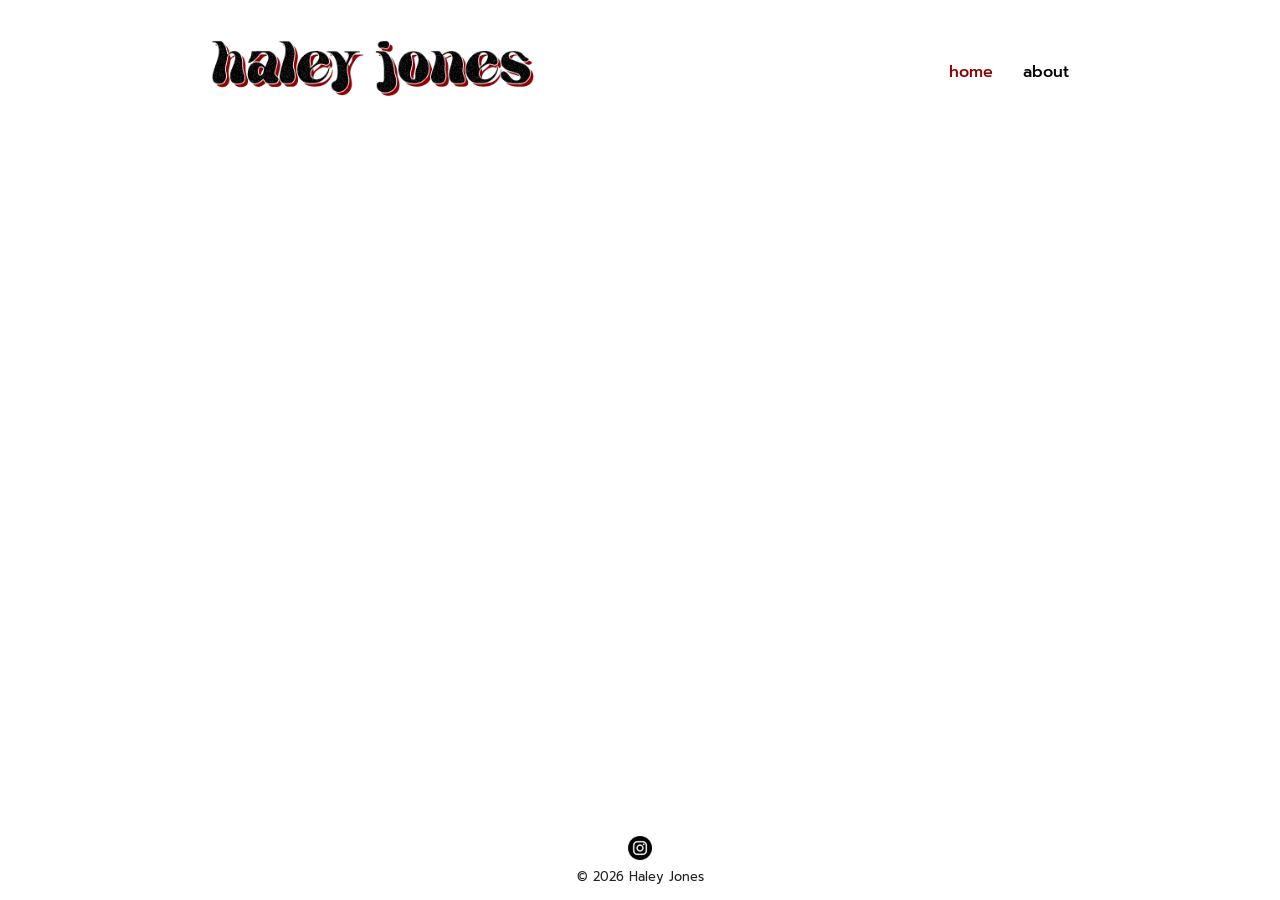
==== index.html @ 3bf2a2ae "Add files via upload Added index.html, about.html, styles.css, and asset folder (instagram favicon a" ====
<!DOCTYPE html>
<html lang="en">
<head>
    <meta charset="UTF-8">
    <meta name="viewport" content="width=device-width, initial-scale=1.0">
    <title>Haley Jones</title>
    <link rel="stylesheet" href="styles.css">

    <!-- Google Fonts -->
    <link rel="preconnect" href="https://fonts.googleapis.com">
    <link rel="preconnect" href="https://fonts.gstatic.com" crossorigin>
    <link href="https://fonts.googleapis.com/css2?family=Prompt:ital,wght@0,100;0,200;0,300;0,400;0,500;0,600;0,700;0,800;0,900;1,100;1,200;1,300;1,400;1,500;1,600;1,700;1,800;1,900&display=swap" rel="stylesheet">
</head>

<body>

    <!-- Header -->
    <header class="site-header">
        <div class="logo"><img src="assets/site_logo.png"></div>
        <nav class="nav">
            <a href="index.html" class="active">home</a>
            <a href="about.html" class="about">about</a>
        </nav>
    </header>

    <!-- Main Content -->
    <main class="container">

        <!-- Masonry Grid -->
        <section class="masonry">
            <div class="item"><img src="https://picsum.photos/400/500" alt=""></div>
            <div class="item"><img src="https://picsum.photos/400/300" alt=""></div>
            <div class="item"><img src="https://picsum.photos/400/600" alt=""></div>
            <div class="item"><img src="https://picsum.photos/400/350" alt=""></div>
            <div class="item"><img src="https://picsum.photos/400/450" alt=""></div>
            <div class="item"><img src="https://picsum.photos/400/250" alt=""></div>
        </section>

    </main>

    <!-- Footer -->
    <footer class="site-footer">
        <div class="socials">
            <!-- Instagram logo icons created by Freepik - Flaticon -->
            <a href="https://www.instagram.com/templesleeper" target="_blank"><img src="assets/instagram.png" alt="Instagram logo"></a>
        </div>
        <p>&copy; 2026 Haley Jones</p>
    </footer>

</body>
</html>
---- styles.css ----
/*
- add about page animation and art
- adjust for mobile (hamburger menu, etc)
- add accessibilty, security, and other practices
- find hosting and domain name
*/

/* Reset */
* {
    margin: 0;
    padding: 0;
    box-sizing: border-box;
}

body {
    font-family: "Prompt", sans-serif;
    background: white;
    color: #222;
    min-height: 100vh;
    display: flex;
    flex-direction: column;
}

/* Header */
.site-header {
    display: flex;
    justify-content: space-around;
    align-items: center;
    padding: 2.5rem 1rem 1.5rem 1rem; 
    background: white;
    position: static;
    top: 0;
    z-index: 100;
}

.logo img {
    height: 56px;
}

.nav a {
    margin-left: 1.5rem;
    text-decoration: none;
    color: black;
    transition: color 0.2s;
    font-weight: 500;
}

.nav a:hover,
.nav a.active {
    color: #8E0303;
}

/* Main Container */
.container {
    max-width: 1200px;
    margin: 1.5rem auto;
    padding: 0 1rem;
}

.container a {
    color: #8E0303;
}

/* Masonry Grid */
.masonry {
    column-count: 3;
    column-gap: 1rem;
}

/* Tablet */
@media (max-width: 900px) {
    .masonry {
        column-count: 2;
    }
}

/* Mobile */
@media (max-width: 600px) {
    .nav {
        display: none;
    }

    .masonry {
        column-count: 1;
    }
}

.item {
    break-inside: avoid;
    margin-bottom: 1rem;
    border-radius: 10px;
    overflow: hidden;
}

.item img {
    width: 100%;
    display: block;
    border-radius: 10px;
}

/* Footer */
.site-footer {
    margin-top: 3rem;
    padding: 0.9rem;
    text-align: center;
    background: white;
}

.socials a {
    margin: 0 0.5rem;
    display: inline-block;
}

.socials img {
    width: 24px;
    height: 24px;
    transition: opacity 0.2s;
}

.socials img:hover {
    opacity: 0.7;
}

.site-footer {
    margin-top: auto;
}

.site-footer p {
    font-size: 0.8rem;
}
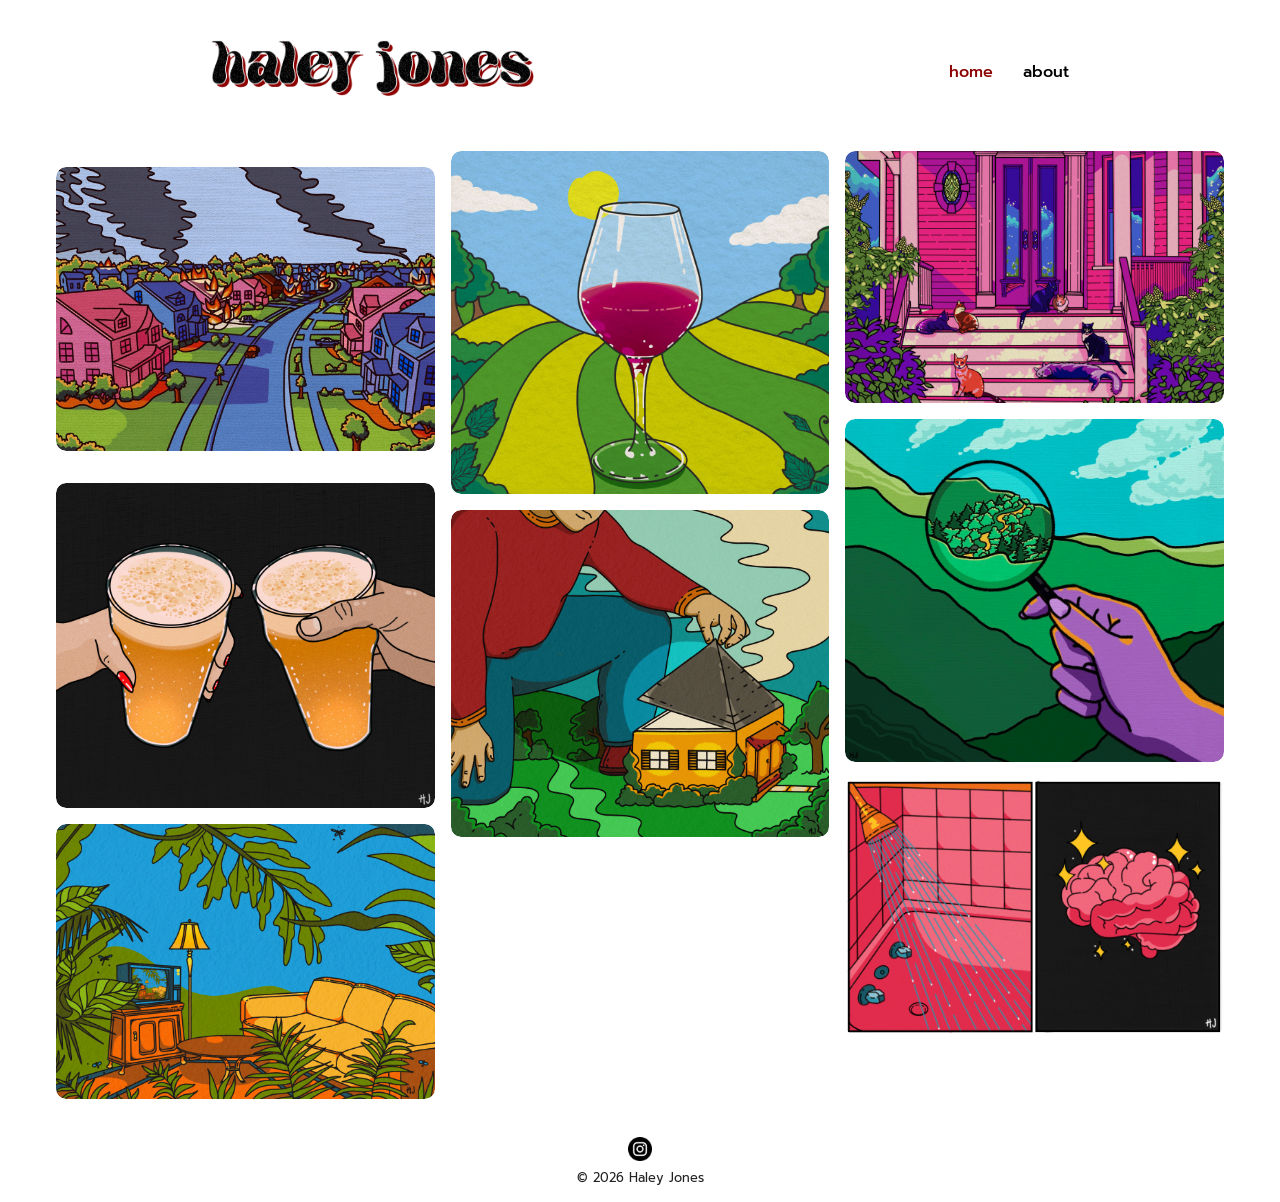
==== commit 9f35ab81: "Replaced placeholder images with my illustrations Updated images in the masonry grid section and add" ====
--- a/index.html
+++ b/index.html
@@ -28,12 +28,16 @@
 
         <!-- Masonry Grid -->
         <section class="masonry">
-            <div class="item"><img src="https://picsum.photos/400/500" alt=""></div>
-            <div class="item"><img src="https://picsum.photos/400/300" alt=""></div>
-            <div class="item"><img src="https://picsum.photos/400/600" alt=""></div>
-            <div class="item"><img src="https://picsum.photos/400/350" alt=""></div>
-            <div class="item"><img src="https://picsum.photos/400/450" alt=""></div>
-            <div class="item"><img src="https://picsum.photos/400/250" alt=""></div>
+            <div class="item"><img src="assets/illustrations/space_door.jpg" alt=""></div>
+            <div class="item"><img src="assets/illustrations/house_fires.jpg" alt=""></div>
+            <div class="item"><img src="assets/illustrations/night_drive.jpg" alt=""></div>
+            <div class="item"><img src="assets/illustrations/beer.jpg" alt=""></div>
+            <div class="item"><img src="assets/illustrations/nature_living_room.jpg" alt=""></div>
+            <div class="item"><img src="assets/illustrations/wine.jpg" alt=""></div>
+            <div class="item"><img src="assets/illustrations/roof_house.jpg" alt=""></div>
+            <div class="item"><img src="assets/illustrations/cats.jpg" alt=""></div>
+            <div class="item"><img src="assets/illustrations/magnifying_glass.jpg" alt=""></div>
+            <div class="item"><img src="assets/illustrations/shower.jpg" alt=""></div> 
         </section>
 
     </main>
@@ -48,4 +52,4 @@
     </footer>
 
 </body>
-</html>+</html>
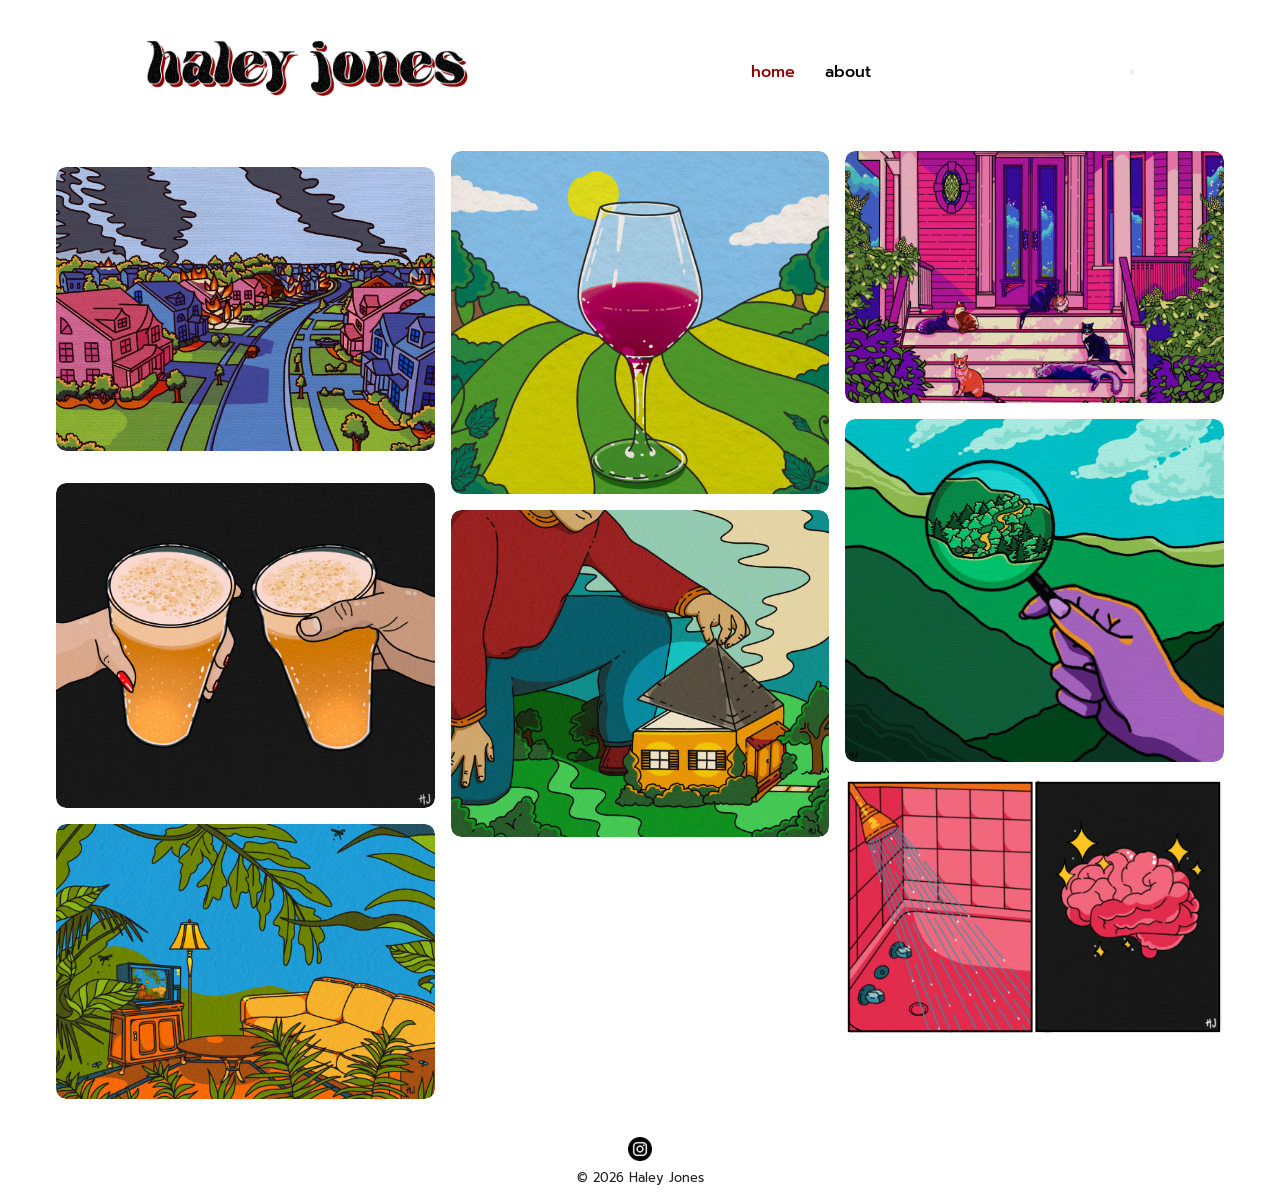
==== commit 0b72756e: "Implement hamburger menu for navigation Added a hamburger menu for mobile navigation." ====
--- a/index.html
+++ b/index.html
@@ -21,6 +21,12 @@
             <a href="index.html" class="active">home</a>
             <a href="about.html" class="about">about</a>
         </nav>
+
+        <button class="hamburger" aria-label="Open navigation menu">
+            <span></span>
+            <span></span>
+            <span></span>
+        </button>
     </header>
 
     <!-- Main Content -->
@@ -51,5 +57,14 @@
         <p>&copy; 2026 Haley Jones</p>
     </footer>
 
+    <script>
+        const hamburger = document.querySelector(".hamburger");
+        const nav = document.querySelector(".nav");
+        
+        hamburger.addEventListener("click", () => {
+            nav.classList.toggle("open");
+        });
+    </script>
+
 </body>
 </html>
--- a/styles.css
+++ b/styles.css
@@ -1,10 +1,3 @@
-/*
-- add about page animation and art
-- adjust for mobile (hamburger menu, etc)
-- add accessibilty, security, and other practices
-- find hosting and domain name
-*/
-
 /* Reset */
 * {
     margin: 0;
@@ -127,4 +120,4 @@
 
 .site-footer p {
     font-size: 0.8rem;
-}+}
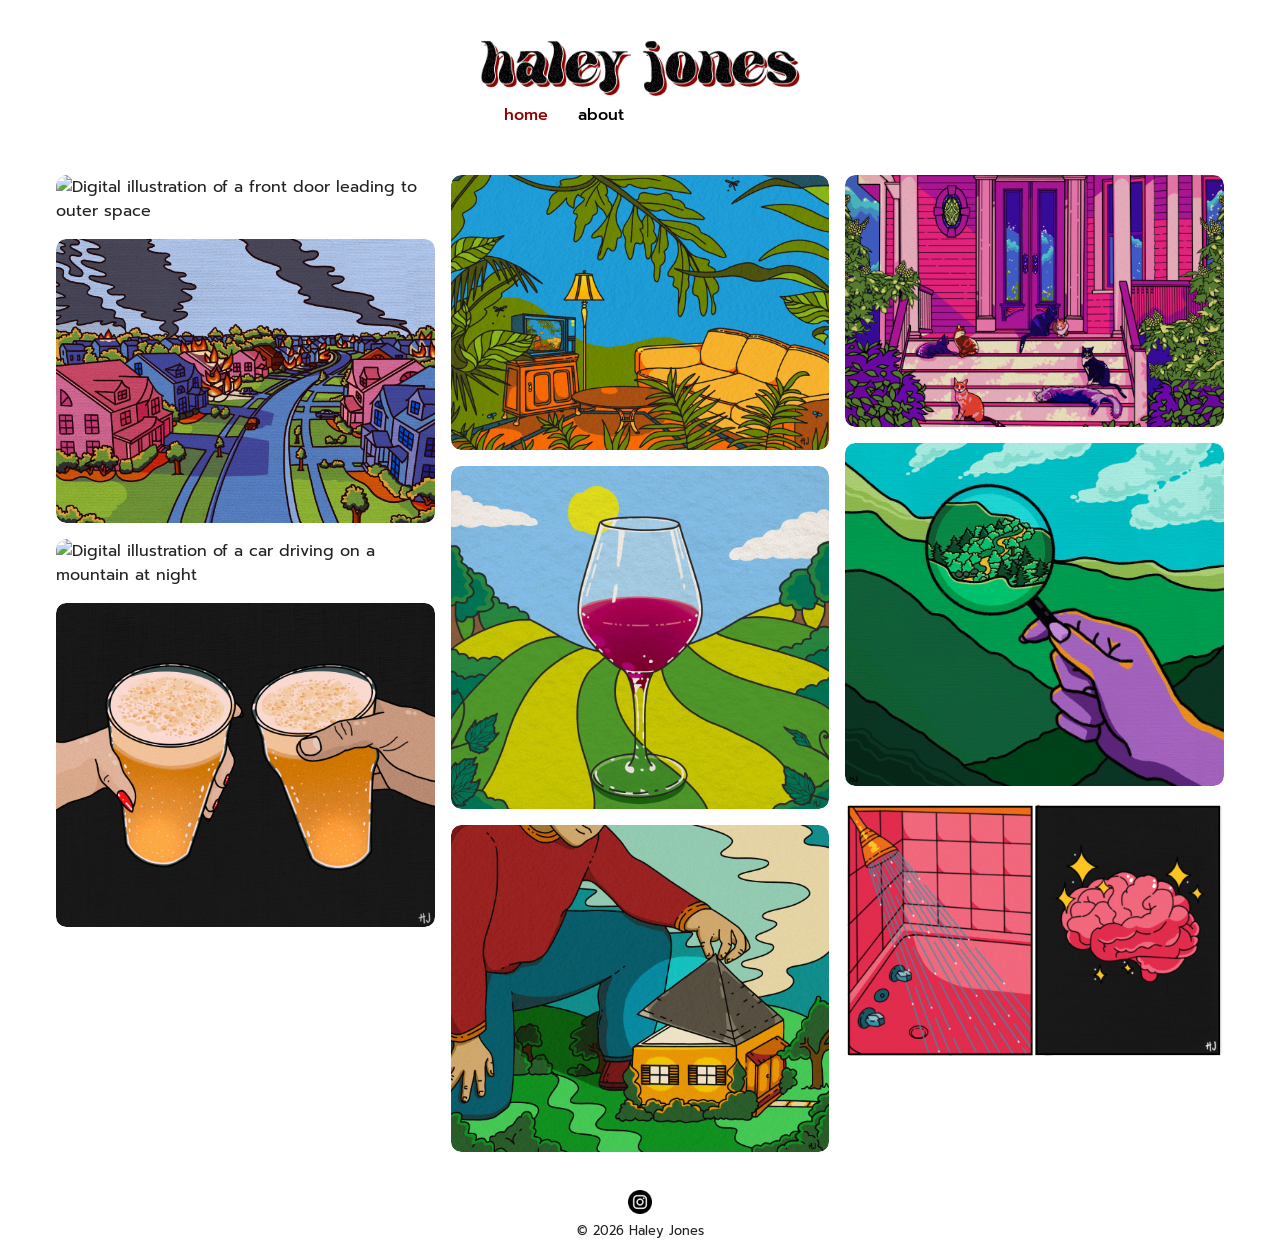
==== commit acf9c00a: "Enhance index.html with meta tags and favicon Added meta tags for description and theme color, updat" ====
--- a/index.html
+++ b/index.html
@@ -3,8 +3,16 @@
 <head>
     <meta charset="UTF-8">
     <meta name="viewport" content="width=device-width, initial-scale=1.0">
+    <meta
+    name="description"
+    content="Portfolio of Haley Jones featuring colorful illustrations.">
+    <meta name="theme-color" content="#ffffff">
+
     <title>Haley Jones</title>
     <link rel="stylesheet" href="styles.css">
+
+    <!-- Favicon created by Magnific - Flaticon -->
+    <link rel="icon" href="assets/favicon.png">
 
     <!-- Google Fonts -->
     <link rel="preconnect" href="https://fonts.googleapis.com">
@@ -16,17 +24,16 @@
 
     <!-- Header -->
     <header class="site-header">
-        <div class="logo"><img src="assets/site_logo.png"></div>
-        <nav class="nav">
-            <a href="index.html" class="active">home</a>
+        <div class="header-inner">
+            <div class="logo">
+                <img src="assets/site_logo.png" alt="Haley Jones logo">
+            </div>
+
+        <nav class="nav" aria-label="Primary">
+            <a href="index.html" class="active" aria-current="page">home</a>
             <a href="about.html" class="about">about</a>
         </nav>
-
-        <button class="hamburger" aria-label="Open navigation menu">
-            <span></span>
-            <span></span>
-            <span></span>
-        </button>
+        </div>
     </header>
 
     <!-- Main Content -->
@@ -34,16 +41,16 @@
 
         <!-- Masonry Grid -->
         <section class="masonry">
-            <div class="item"><img src="assets/illustrations/space_door.jpg" alt=""></div>
-            <div class="item"><img src="assets/illustrations/house_fires.jpg" alt=""></div>
-            <div class="item"><img src="assets/illustrations/night_drive.jpg" alt=""></div>
-            <div class="item"><img src="assets/illustrations/beer.jpg" alt=""></div>
-            <div class="item"><img src="assets/illustrations/nature_living_room.jpg" alt=""></div>
-            <div class="item"><img src="assets/illustrations/wine.jpg" alt=""></div>
-            <div class="item"><img src="assets/illustrations/roof_house.jpg" alt=""></div>
-            <div class="item"><img src="assets/illustrations/cats.jpg" alt=""></div>
-            <div class="item"><img src="assets/illustrations/magnifying_glass.jpg" alt=""></div>
-            <div class="item"><img src="assets/illustrations/shower.jpg" alt=""></div> 
+            <div class="item"><img src="assets/illustrations/space_door.jpg" alt="Digital illustration of a front door leading to outer space" loading="lazy"></div>
+            <div class="item"><img src="assets/illustrations/house_fires.jpg" alt="Digital illustration of a neighborhood with houses on fire" loading="lazy"></div>
+            <div class="item"><img src="assets/illustrations/night_drive.jpg" alt="Digital illustration of a car driving on a mountain at night" loading="lazy"></div>
+            <div class="item"><img src="assets/illustrations/beer.jpg" alt="Digital illustration of two hands holding beer" loading="lazy"></div>
+            <div class="item"><img src="assets/illustrations/nature_living_room.jpg" alt="Digital illustration of a living room outside in a forest" loading="lazy"></div>
+            <div class="item"><img src="assets/illustrations/wine.jpg" alt="Digital illustration of a glass of wine sitting on a landscape" loading="lazy"></div>
+            <div class="item"><img src="assets/illustrations/roof_house.jpg" alt="Digital illustration of a giant man lifting the roof of a house" loading="lazy"></div>
+            <div class="item"><img src="assets/illustrations/cats.jpg" alt="Digital illustration of several cats sitting on a front porch" loading="lazy"></div>
+            <div class="item"><img src="assets/illustrations/magnifying_glass.jpg" alt="Digital illustration of a magnifying glass looking at a mountain trail" loading="lazy"></div>
+            <div class="item"><img src="assets/illustrations/shower.jpg" alt="Digital illustration of a shower and a sparkly brain" loading="lazy"></div>               
         </section>
 
     </main>
@@ -52,19 +59,13 @@
     <footer class="site-footer">
         <div class="socials">
             <!-- Instagram logo icons created by Freepik - Flaticon -->
-            <a href="https://www.instagram.com/templesleeper" target="_blank"><img src="assets/instagram.png" alt="Instagram logo"></a>
+            <a href="https://www.instagram.com/templesleeper" target="_blank" rel="noopener noreferrer"><img src="assets/instagram.png" alt="Instagram logo"></a>
         </div>
         <p>&copy; 2026 Haley Jones</p>
     </footer>
 
     <script>
-        const hamburger = document.querySelector(".hamburger");
-        const nav = document.querySelector(".nav");
-        
-        hamburger.addEventListener("click", () => {
-            nav.classList.toggle("open");
-        });
+        document.addEventListener("contextmenu", e => e.preventDefault());
     </script>
-
 </body>
 </html>
--- a/styles.css
+++ b/styles.css
@@ -26,8 +26,19 @@
     z-index: 100;
 }
 
+.hamburger {
+    display: none;
+    background: none;
+    border: none;
+    font-size: 2rem;
+    cursor: pointer;
+    color: black;
+}
+
 .logo img {
-    height: 56px;
+    width: 320px;
+    height: auto;
+    max-width: 100%;
 }
 
 .nav a {
@@ -69,8 +80,28 @@
 
 /* Mobile */
 @media (max-width: 600px) {
+    .hamburger {
+        display: block;
+    }
+
     .nav {
         display: none;
+    }
+
+    .nav.open {
+        display: flex;
+        flex-direction: column;
+        position: absolute;
+        top: 90px;
+        right: 1rem;
+        background: white;
+        padding: 1rem;
+        border-radius: 8px;
+        box-shadow: 0 4px 12px rgba(0,0,0,.15);
+    }
+
+    .nav a {
+        margin: .5rem 0;
     }
 
     .masonry {
